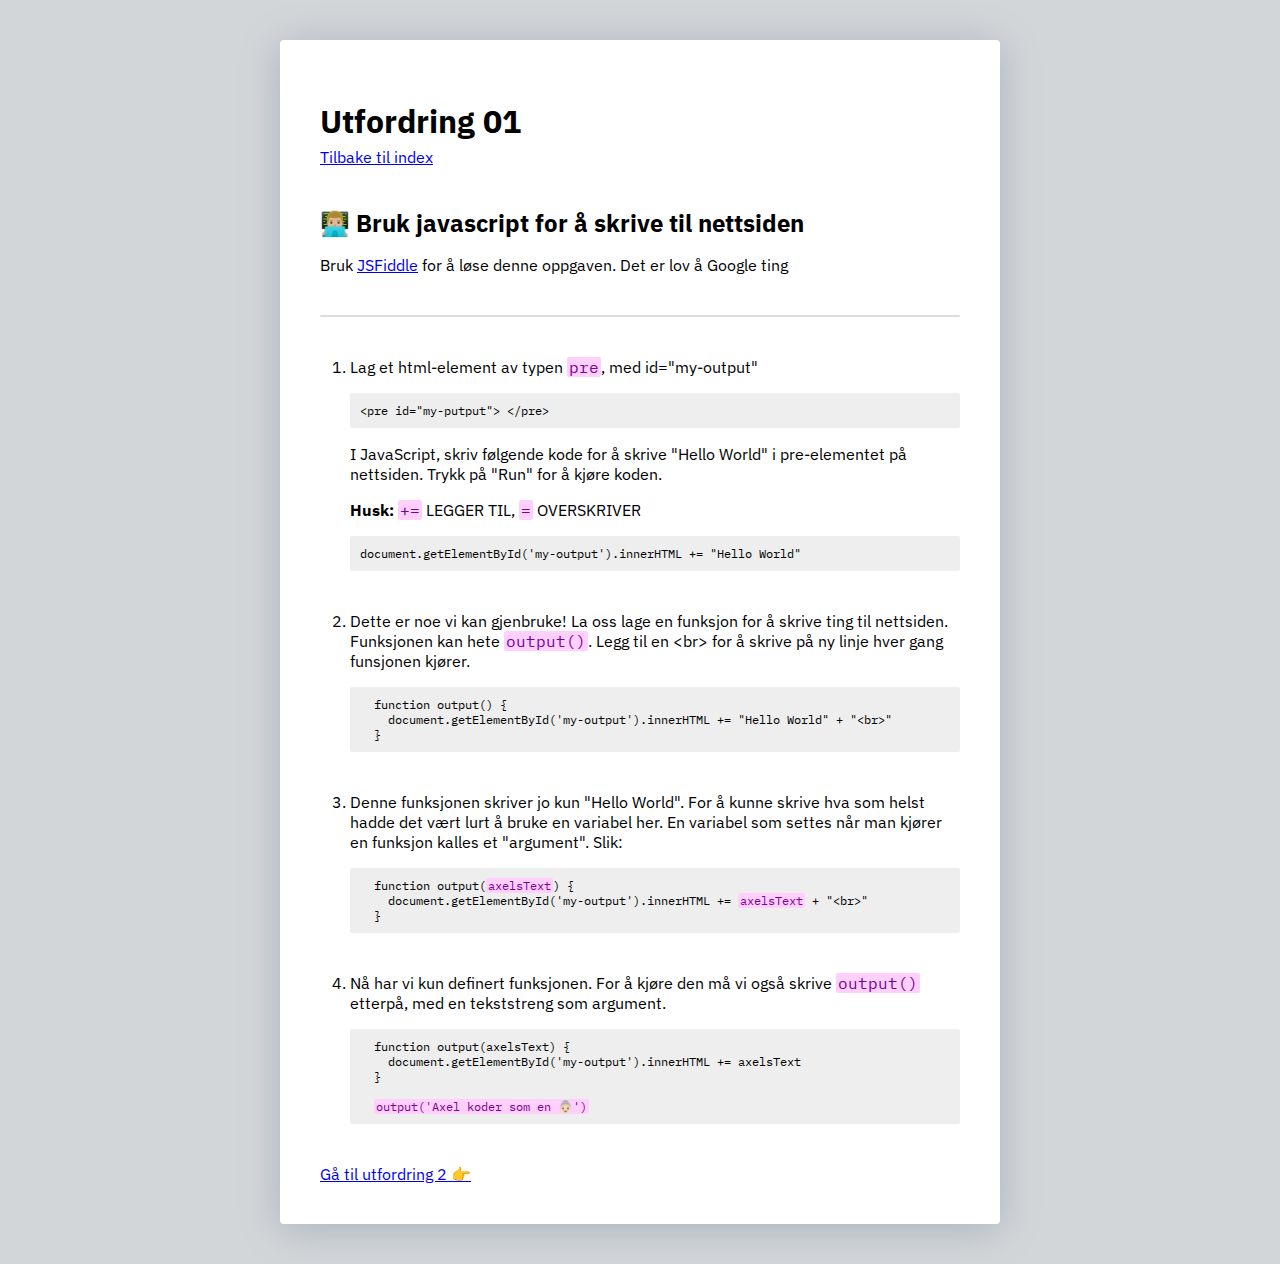
==== utfordringer/utfordring-1.html @ 725d05a3 "Initial commit" ====
<!DOCTYPE html>
<html>
<head>
	<meta charset="utf-8" />
	<meta http-equiv="X-UA-Compatible" content="IE=edge">
	<title>Utfordring 1 | Kodekurs</title>
	<meta name="viewport" content="width=device-width, initial-scale=1">
	<link rel="stylesheet" type="text/css" media="screen" href="../main.css" />
	<script src="../main.js"></script>
</head>
<body>
	<h1>Utfordring 01</h1>
	<a href="../index.html">Tilbake til index</a>
		
	<h2>👨🏼‍💻 Bruk javascript for å skrive til nettsiden</h2>
	<p>Bruk <a href="https://jsfiddle.net">JSFiddle</a> for å løse denne oppgaven. Det er lov å Google ting</p>
	<hr>

	<ol>
		<li>
			<p>Lag et html-element av typen <code>pre</code>, med id="my-output"</p>
			<pre class="pre-block">&lt;pre id="my-putput"&gt; &lt;/pre&gt;</pre>
	
			<p>I JavaScript, skriv følgende kode for å skrive "Hello World" i pre-elementet på nettsiden. Trykk på "Run" for å kjøre koden.</p>
			<p><strong>Husk: </strong><code>+=</code> LEGGER TIL, <code>=</code> OVERSKRIVER</p>
			<pre class="pre-block">document.getElementById('my-output').innerHTML += "Hello World"</pre>
		</li>
		
		<li>
			<p>Dette er noe vi kan gjenbruke! La oss lage en funksjon for å skrive ting til nettsiden. Funksjonen kan hete <code>output()</code>. Legg til en &lt;br&gt; for å skrive på ny linje hver gang funsjonen kjører.</p>
			<pre class="pre-block">
	function output() {
		document.getElementById('my-output').innerHTML += "Hello World" + "&lt;br&gt;"
	}</pre>
		</li>
		
		<li>
			<p>Denne funksjonen skriver jo kun "Hello World". For å kunne skrive hva som helst hadde det vært lurt å bruke en variabel her. En variabel som settes når man kjører en funksjon kalles et "argument". Slik:</p>
			<pre class="pre-block">
	function output(<code>axelsText</code>) {
		document.getElementById('my-output').innerHTML += <code>axelsText</code> + "&lt;br&gt;"
	}</pre>
		</li>
		
		<li>
			<p>Nå har vi kun definert funksjonen. For å kjøre den må vi også skrive 			
			<code>output()</code> etterpå, med en tekststreng som argument.</p>
		<pre class="pre-block">
	function output(axelsText) {
		document.getElementById('my-output').innerHTML += axelsText
	}
	
	<code>output('Axel koder som en 👵🏻')</code></pre>
		</li>
	</ol>

	<a href="utfordring-2.html">Gå til utfordring 2 👉</a>
</body>
</html>
---- main.css ----
@import url('https://fonts.googleapis.com/css?family=IBM+Plex+Mono:400,400i|IBM+Plex+Sans:100,400,700');

html {
  background-color: #d3d6d9;
  padding: 20px;
	font-family: "IBM Plex Sans", sans-serif;
}

body {
  max-width: 40em;
  margin: 20px auto;
  background-color: white;
  border-radius: 4px;
  padding: 20px 40px 40px;
  box-shadow: 0 5px 40px rgb(169, 178, 187);
}

hr {
	background-color: #ddd;
	border-radius: 2px;
	height: 2px;
	width: 100%;
	border: none;
	margin: 40px 0;
}

h1,
h2 {
  margin-bottom: 5px;
  margin-top: 40px;
	font-family: "IBM Plex Sans", serif;
}

ol {
	padding-left: 30px;
}

li {
  margin-bottom: 40px;
}

pre, code {
	font-family: "IBM Plex Mono", monospace;
	margin-bottom: 0;
}

code {
  display: inline;
  padding: 0 2px;
  background: #ffd0fb;
  color: #7a0096;
  border-radius: 2px;
}

.pre-block {
	display: block;
	background: #eee;
	border-radius: 2px;
	padding: 10px;
	font-size: 12px;
	tab-size: 2;
}

.result {
	border: 1px solid #eee;
	border-radius: 2px;
	padding: 10px;
}
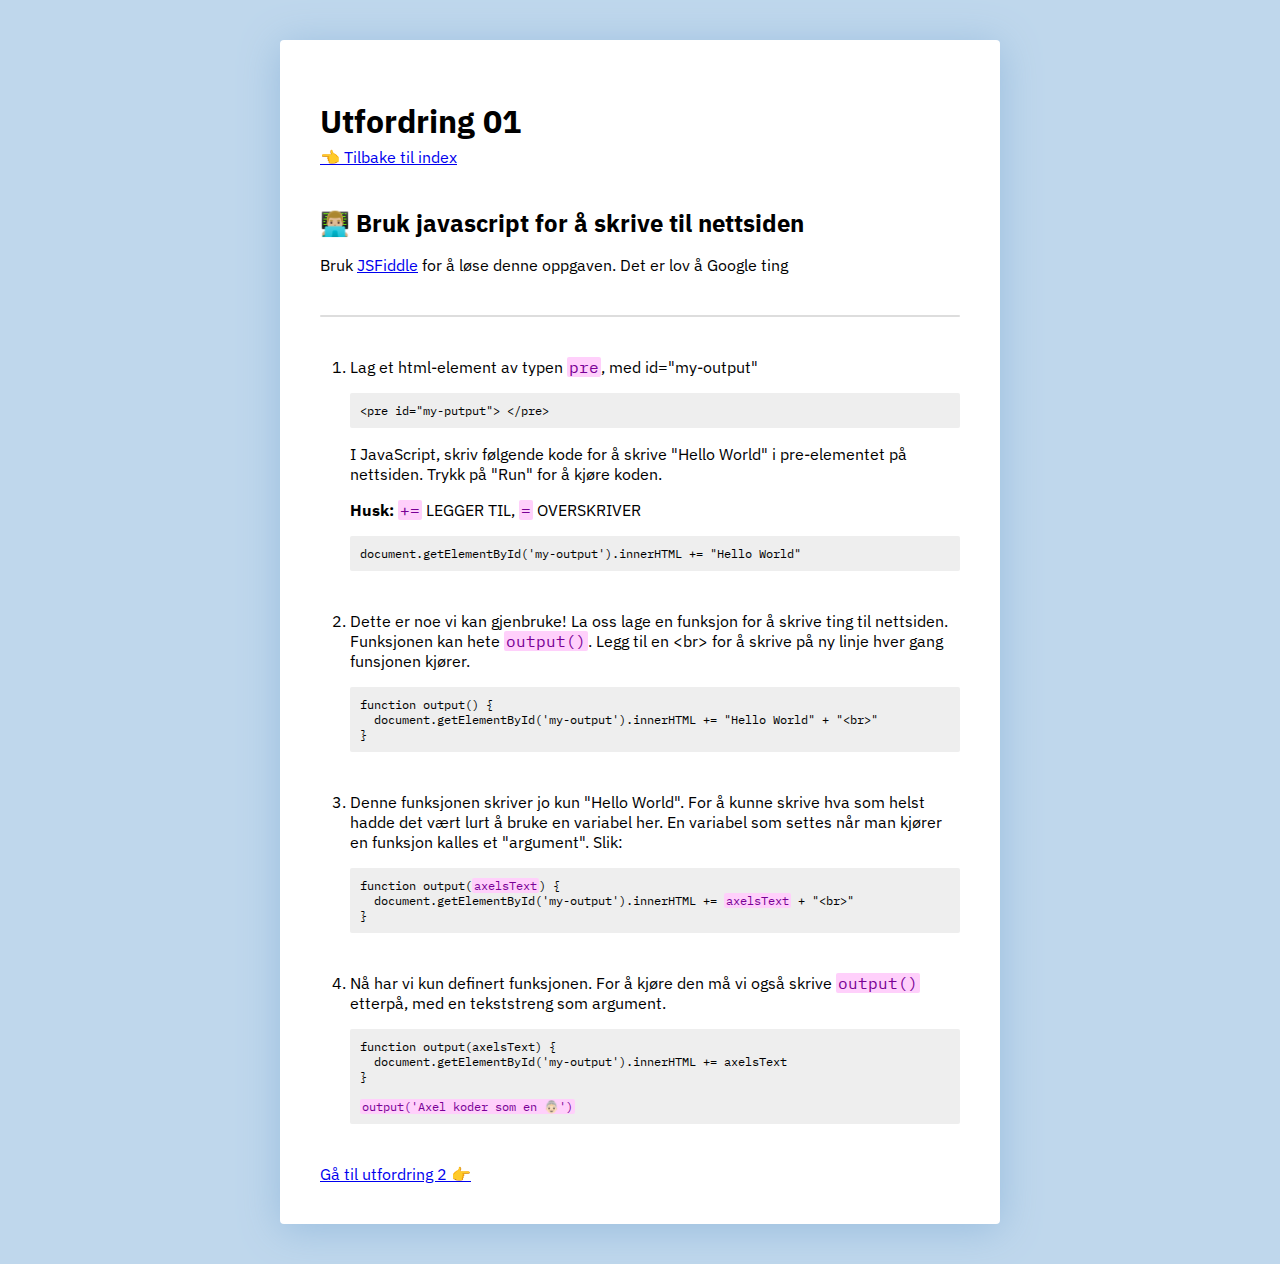
==== commit 8c0a870e: "Update layout" ====
--- a/utfordringer/utfordring-1.html
+++ b/utfordringer/utfordring-1.html
@@ -10,7 +10,7 @@
 </head>
 <body>
 	<h1>Utfordring 01</h1>
-	<a href="../index.html">Tilbake til index</a>
+	<a href="../index.html">👈 Tilbake til index</a>
 		
 	<h2>👨🏼‍💻 Bruk javascript for å skrive til nettsiden</h2>
 	<p>Bruk <a href="https://jsfiddle.net">JSFiddle</a> for å løse denne oppgaven. Det er lov å Google ting</p>
@@ -29,28 +29,28 @@
 		<li>
 			<p>Dette er noe vi kan gjenbruke! La oss lage en funksjon for å skrive ting til nettsiden. Funksjonen kan hete <code>output()</code>. Legg til en &lt;br&gt; for å skrive på ny linje hver gang funsjonen kjører.</p>
 			<pre class="pre-block">
-	function output() {
-		document.getElementById('my-output').innerHTML += "Hello World" + "&lt;br&gt;"
-	}</pre>
+function output() {
+	document.getElementById('my-output').innerHTML += "Hello World" + "&lt;br&gt;"
+}</pre>
 		</li>
 		
 		<li>
 			<p>Denne funksjonen skriver jo kun "Hello World". For å kunne skrive hva som helst hadde det vært lurt å bruke en variabel her. En variabel som settes når man kjører en funksjon kalles et "argument". Slik:</p>
 			<pre class="pre-block">
-	function output(<code>axelsText</code>) {
-		document.getElementById('my-output').innerHTML += <code>axelsText</code> + "&lt;br&gt;"
-	}</pre>
+function output(<code>axelsText</code>) {
+	document.getElementById('my-output').innerHTML += <code>axelsText</code> + "&lt;br&gt;"
+}</pre>
 		</li>
 		
 		<li>
 			<p>Nå har vi kun definert funksjonen. For å kjøre den må vi også skrive 			
 			<code>output()</code> etterpå, med en tekststreng som argument.</p>
 		<pre class="pre-block">
-	function output(axelsText) {
-		document.getElementById('my-output').innerHTML += axelsText
-	}
+function output(axelsText) {
+	document.getElementById('my-output').innerHTML += axelsText
+}
 	
-	<code>output('Axel koder som en 👵🏻')</code></pre>
+<code>output('Axel koder som en 👵🏻')</code></pre>
 		</li>
 	</ol>
 
--- a/main.css
+++ b/main.css
@@ -1,7 +1,7 @@
 @import url('https://fonts.googleapis.com/css?family=IBM+Plex+Mono:400,400i|IBM+Plex+Sans:100,400,700');
 
 html {
-  background-color: #d3d6d9;
+  background-color: #bfd7ec;
   padding: 20px;
 	font-family: "IBM Plex Sans", sans-serif;
 }
@@ -12,7 +12,7 @@
   background-color: white;
   border-radius: 4px;
   padding: 20px 40px 40px;
-  box-shadow: 0 5px 40px rgb(169, 178, 187);
+  box-shadow: 0 5px 40px rgb(153, 189, 222)
 }
 
 hr {
@@ -29,6 +29,10 @@
   margin-bottom: 5px;
   margin-top: 40px;
 	font-family: "IBM Plex Sans", serif;
+}
+
+h3 {
+	margin: 0.5em 0;
 }
 
 ol {
@@ -66,3 +70,11 @@
 	border-radius: 2px;
 	padding: 10px;
 }
+
+.article-list-item {
+	margin: 40px 0;
+}
+
+.tagline {
+	opacity: 0.6;
+}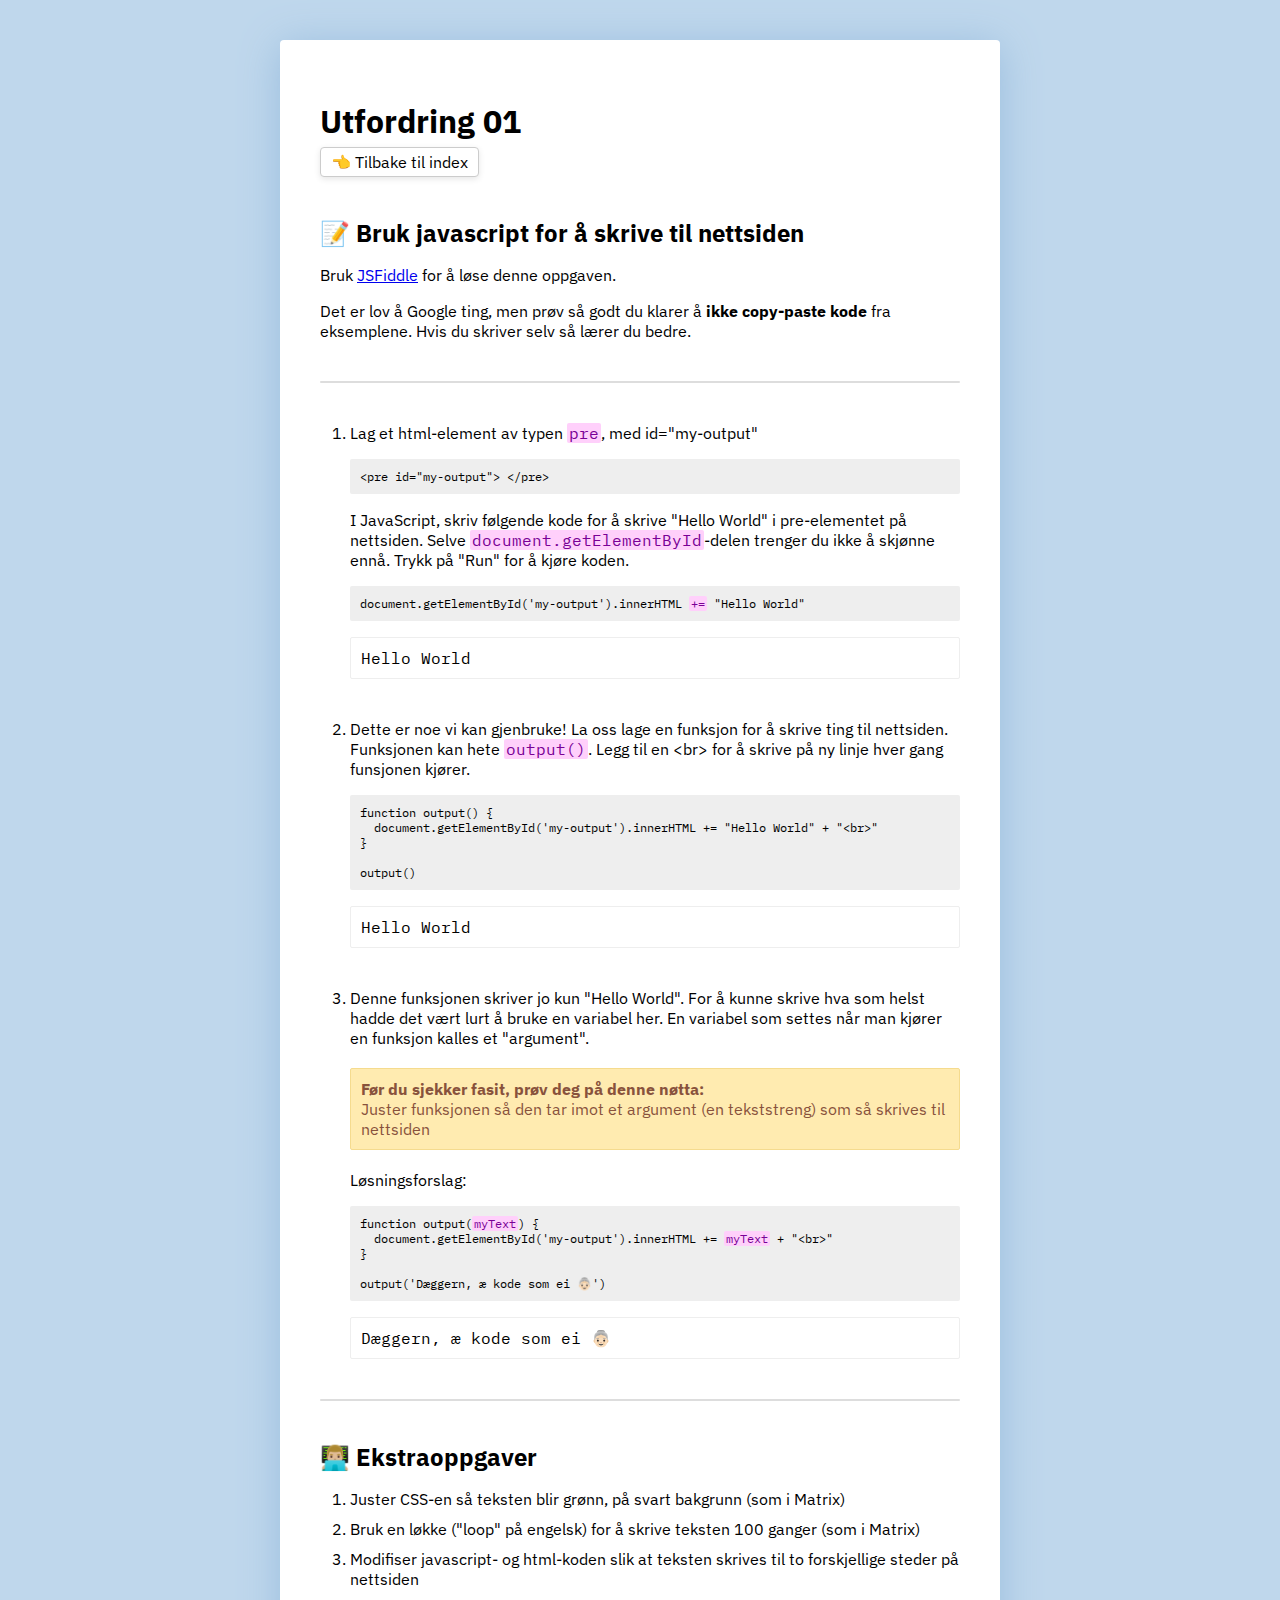
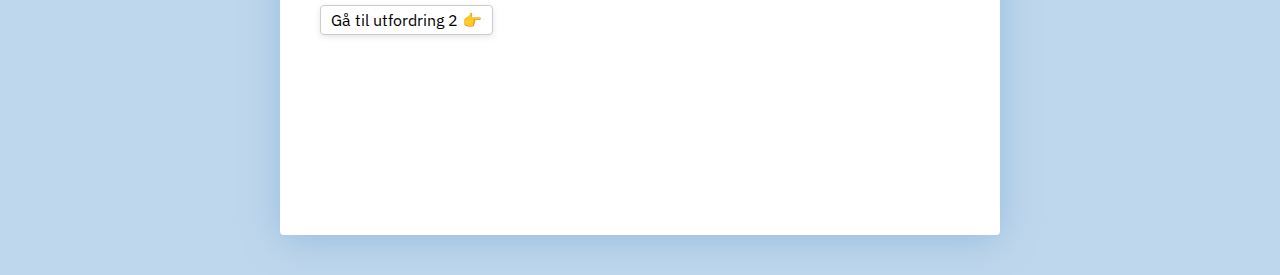
==== commit b72db579: "add nuts" ====
--- a/utfordringer/utfordring-1.html
+++ b/utfordringer/utfordring-1.html
@@ -10,50 +10,65 @@
 </head>
 <body>
 	<h1>Utfordring 01</h1>
-	<a href="../index.html">👈 Tilbake til index</a>
+	<a href="../index.html" class="btn">👈 Tilbake til index</a>
 		
-	<h2>👨🏼‍💻 Bruk javascript for å skrive til nettsiden</h2>
-	<p>Bruk <a href="https://jsfiddle.net">JSFiddle</a> for å løse denne oppgaven. Det er lov å Google ting</p>
+	<h2>📝 Bruk javascript for å skrive til nettsiden</h2>
+	<p>Bruk <a href="https://jsfiddle.net">JSFiddle</a> for å løse denne oppgaven.</p> 
+	<p>Det er lov å Google ting, men prøv så godt du klarer å <strong>ikke copy-paste kode</strong> fra eksemplene. Hvis du skriver selv så lærer du bedre.</p>
 	<hr>
 
-	<ol>
+	<ol class="step-list">
 		<li>
 			<p>Lag et html-element av typen <code>pre</code>, med id="my-output"</p>
-			<pre class="pre-block">&lt;pre id="my-putput"&gt; &lt;/pre&gt;</pre>
+			<pre class="pre-block">&lt;pre id="my-output"&gt; &lt;/pre&gt;</pre>
 	
-			<p>I JavaScript, skriv følgende kode for å skrive "Hello World" i pre-elementet på nettsiden. Trykk på "Run" for å kjøre koden.</p>
-			<p><strong>Husk: </strong><code>+=</code> LEGGER TIL, <code>=</code> OVERSKRIVER</p>
-			<pre class="pre-block">document.getElementById('my-output').innerHTML += "Hello World"</pre>
+			<p>I JavaScript, skriv følgende kode for å skrive "Hello World" i pre-elementet på nettsiden. Selve <code>document.getElementById</code>-delen trenger du ikke å skjønne ennå. Trykk på "Run" for å kjøre koden.</p>
+			<pre class="pre-block">
+document.getElementById('my-output').innerHTML <code title="+= legger til, = overskriver">+=</code> "Hello World"</pre>
+			<pre class="result">Hello World</pre>
 		</li>
 		
 		<li>
 			<p>Dette er noe vi kan gjenbruke! La oss lage en funksjon for å skrive ting til nettsiden. Funksjonen kan hete <code>output()</code>. Legg til en &lt;br&gt; for å skrive på ny linje hver gang funsjonen kjører.</p>
+
 			<pre class="pre-block">
 function output() {
 	document.getElementById('my-output').innerHTML += "Hello World" + "&lt;br&gt;"
-}</pre>
+}
+
+output()</pre>
+			<pre class="result">Hello World</pre>
 		</li>
 		
 		<li>
-			<p>Denne funksjonen skriver jo kun "Hello World". For å kunne skrive hva som helst hadde det vært lurt å bruke en variabel her. En variabel som settes når man kjører en funksjon kalles et "argument". Slik:</p>
+			<p>Denne funksjonen skriver jo kun "Hello World". For å kunne skrive hva som helst hadde det vært lurt å bruke en variabel her. En variabel som settes når man kjører en funksjon kalles et "argument".</p>
+
+			<div class="task-block">
+				<strong>Før du sjekker fasit, prøv deg på denne nøtta:</strong>
+				<div>Juster funksjonen så den tar imot et argument (en tekststreng) som så skrives til nettsiden</div>
+			</div>
+
+			<p>Løsningsforslag:</p>
+
 			<pre class="pre-block">
-function output(<code>axelsText</code>) {
-	document.getElementById('my-output').innerHTML += <code>axelsText</code> + "&lt;br&gt;"
-}</pre>
-		</li>
-		
-		<li>
-			<p>Nå har vi kun definert funksjonen. For å kjøre den må vi også skrive 			
-			<code>output()</code> etterpå, med en tekststreng som argument.</p>
-		<pre class="pre-block">
-function output(axelsText) {
-	document.getElementById('my-output').innerHTML += axelsText
+function output(<code>myText</code>) {
+	document.getElementById('my-output').innerHTML += <code>myText</code> + "&lt;br&gt;"
 }
-	
-<code>output('Axel koder som en 👵🏻')</code></pre>
+
+output('Dæggern, æ kode som ei 👵🏻')</pre>
+			<pre class="result">Dæggern, æ kode som ei 👵🏻</pre>
 		</li>
 	</ol>
 
-	<a href="utfordring-2.html">Gå til utfordring 2 👉</a>
+	<hr>
+
+	<h2>👨🏼‍💻 Ekstraoppgaver</h2>
+	<ol>
+		<li>Juster CSS-en så teksten blir grønn, på svart bakgrunn (som i Matrix)</li>
+		<li>Bruk en løkke ("loop" på engelsk) for å skrive teksten 100 ganger (som i Matrix)</li>
+		<li>Modifiser javascript- og html-koden slik at teksten skrives til to forskjellige steder på nettsiden</li>
+	</ol>
+
+	<a href="utfordring-2.html" class="btn">Gå til utfordring 2 👉</a>
 </body>
 </html>--- a/main.css
+++ b/main.css
@@ -11,8 +11,8 @@
   margin: 20px auto;
   background-color: white;
   border-radius: 4px;
-  padding: 20px 40px 40px;
-  box-shadow: 0 5px 40px rgb(153, 189, 222)
+  padding: 20px 40px 200px;
+	box-shadow: 0 5px 40px rgb(153, 189, 222);
 }
 
 hr {
@@ -35,12 +35,16 @@
 	margin: 0.5em 0;
 }
 
-ol {
+ol, ul {
 	padding-left: 30px;
 }
 
 li {
-  margin-bottom: 40px;
+	margin: 10px 0;
+}
+
+.step-list > li{
+	margin-bottom: 40px;
 }
 
 pre, code {
@@ -65,6 +69,15 @@
 	tab-size: 2;
 }
 
+.task-block {
+	background-color: #ffebb0;
+	border: 1px solid #f5db8e;
+	color: #88523c;
+	padding: 10px;
+	border-radius: 2px;
+	margin: 20px 0;
+}
+
 .result {
 	border: 1px solid #eee;
 	border-radius: 2px;
@@ -77,4 +90,16 @@
 
 .tagline {
 	opacity: 0.6;
+}
+
+.btn {
+	border: 1px solid #ccc;
+	box-shadow: 0 2px 6px rgba(0,0,0,.1);
+	background: white;
+	border-radius: 4px;
+	color: black;
+	display: inline-block;
+	cursor: pointer;
+	padding: 4px 10px;
+	text-decoration: none;
 }